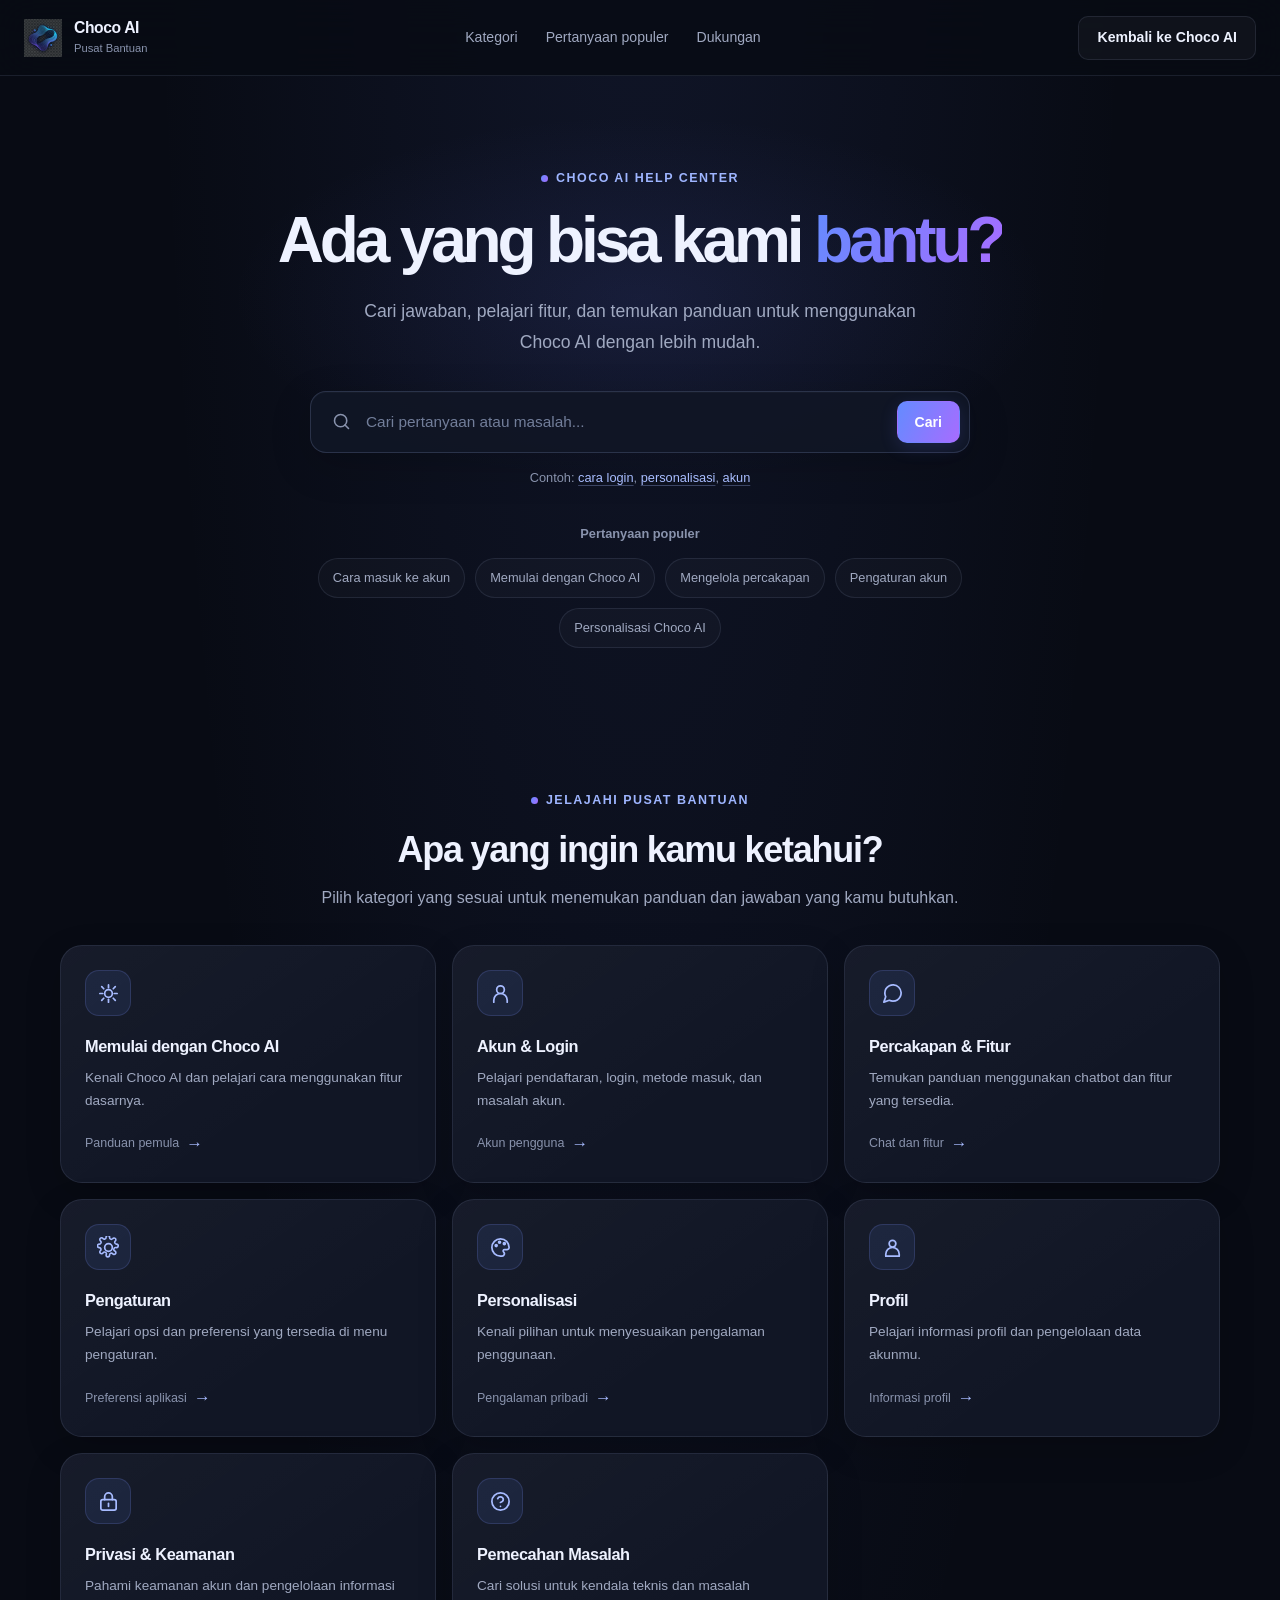
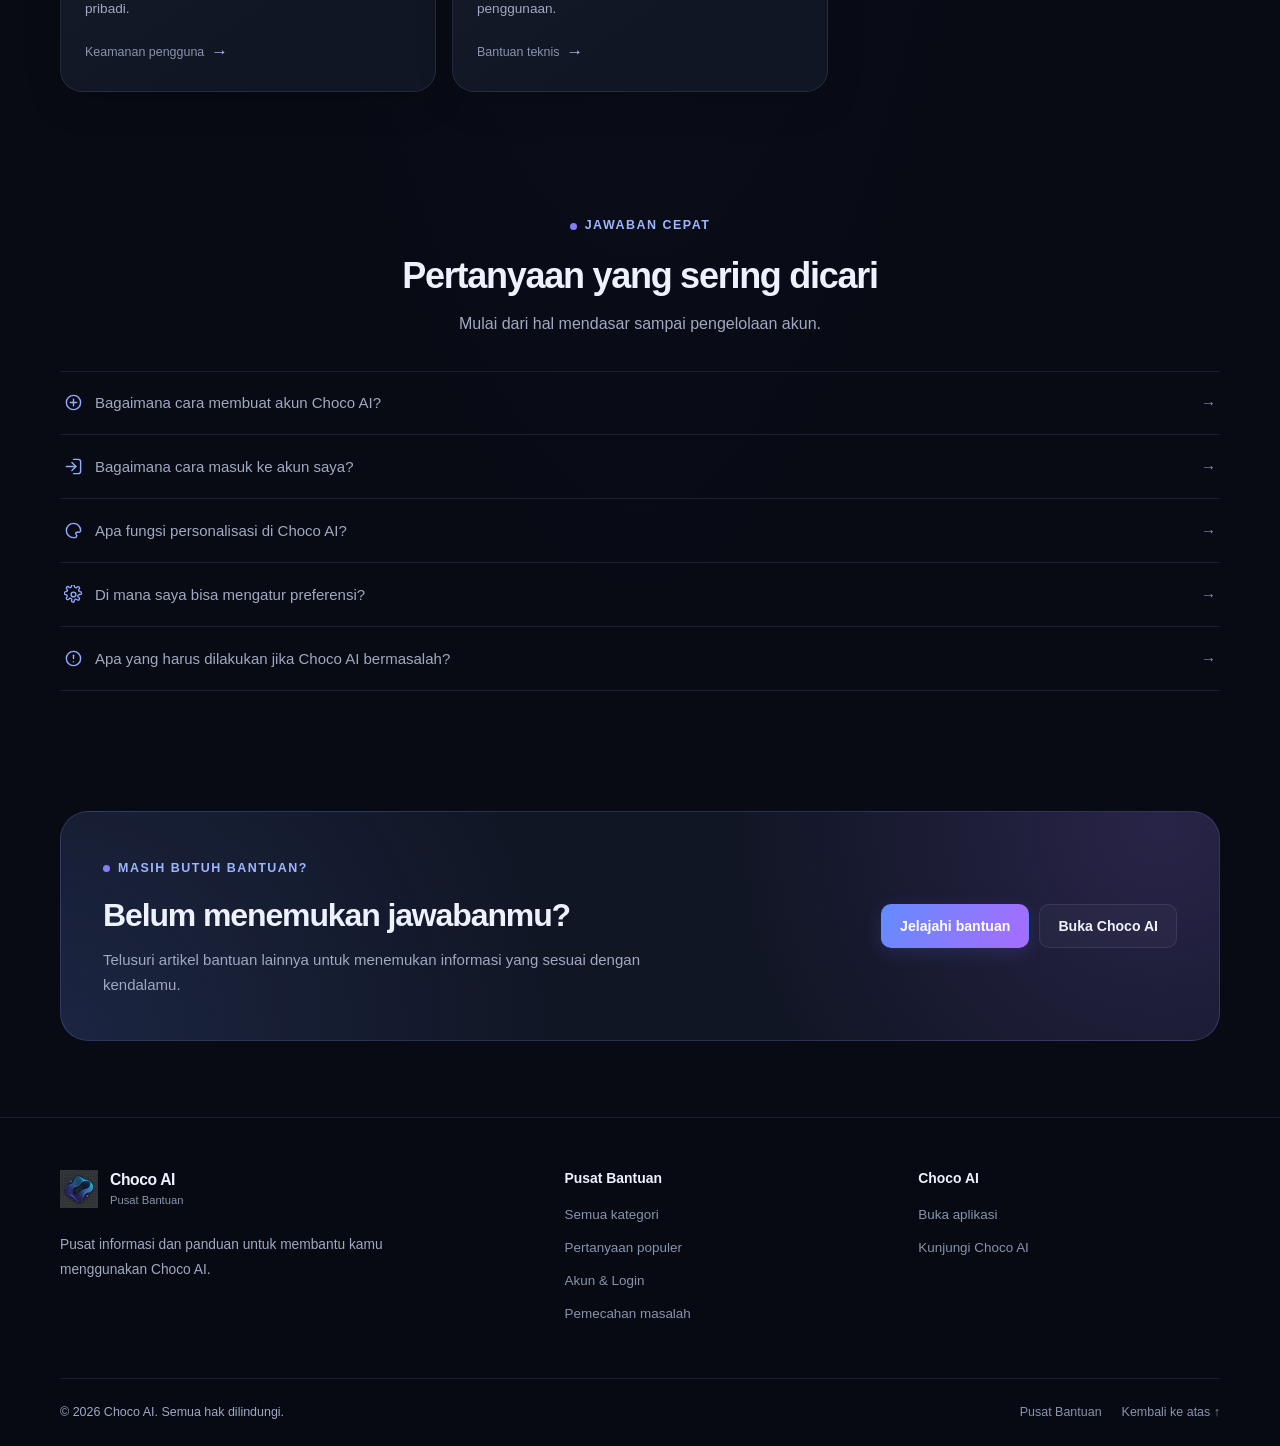
==== choco-ai-help-center/index.html @ 7ded0ffb "Add files via upload" ====
<!DOCTYPE html>
<html lang="id">
<head>
  <meta charset="UTF-8">
  <meta name="viewport" content="width=device-width, initial-scale=1.0">
  <meta name="theme-color" content="#080b14">
  <meta name="description" content="Pusat Bantuan Choco AI. Temukan panduan akun, percakapan, pengaturan, personalisasi, profil, dan solusi masalah.">

  <title>Pusat Bantuan | Choco AI</title>

  <link rel="icon" type="image/svg+xml" href="assets/images/favicon.svg">
  <link rel="stylesheet" href="style.css">

  <meta property="og:title" content="Pusat Bantuan | Choco AI">
  <meta property="og:description" content="Temukan jawaban dan panduan penggunaan Choco AI.">
  <meta property="og:type" content="website">
</head>

<body>
  <!-- HEADER -->
  <header class="site-header">
    <div class="header-inner">
      <a class="brand" href="index.html" aria-label="Choco AI Help Center">
        <img
          class="brand-logo"
          src="assets/images/choco-logo.svg"
          alt="Logo Choco AI"
          width="38"
          height="38"
        >

        <span class="brand-copy">
          <span class="brand-name">Choco AI</span>
          <span class="brand-caption">Pusat Bantuan</span>
        </span>
      </a>

      <nav class="header-nav" aria-label="Navigasi utama">
        <a href="#kategori">Kategori</a>
        <a href="#pertanyaan-populer">Pertanyaan populer</a>
        <a href="#dukungan">Dukungan</a>
      </nav>

      <div class="header-actions">
        <a class="button button--secondary" href="https://choco-ai.netlify.app/">
          Kembali ke Choco AI
        </a>
      </div>
    </div>
  </header>

  <main>
    <!-- HERO -->
    <section class="hero">
      <div class="container">
        <div class="hero-content">
          <span class="eyebrow">CHOCO AI HELP CENTER</span>

          <h1>
            Ada yang bisa kami
            <span class="gradient-text">bantu?</span>
          </h1>

          <p class="hero-description">
            Cari jawaban, pelajari fitur, dan temukan panduan untuk
            menggunakan Choco AI dengan lebih mudah.
          </p>

          <!-- Pencarian akan diproses oleh script.js -->
          <form class="search-form" id="help-search-form" action="search.html" method="GET" role="search">
            <svg
              class="search-icon"
              xmlns="http://www.w3.org/2000/svg"
              width="24"
              height="24"
              viewBox="0 0 24 24"
              fill="none"
              stroke="currentColor"
              stroke-width="1.8"
              stroke-linecap="round"
              stroke-linejoin="round"
              aria-hidden="true"
            >
              <circle cx="11" cy="11" r="7"></circle>
              <path d="m20 20-4-4"></path>
            </svg>

            <label class="visually-hidden" for="help-search-input">
              Cari artikel bantuan
            </label>

            <input
              class="search-input"
              id="help-search-input"
              name="q"
              type="search"
              placeholder="Cari pertanyaan atau masalah..."
              autocomplete="off"
              required
            >

            <button class="button button--primary search-submit" type="submit">
              Cari
            </button>
          </form>

          <p class="search-hint">
            Contoh:
            <a href="search.html?q=login">cara login</a>,
            <a href="search.html?q=personalisasi">personalisasi</a>,
            <a href="search.html?q=akun">akun</a>
          </p>

          <!-- Pertanyaan populer -->
          <div class="popular-questions" id="pertanyaan-populer">
            <p class="popular-label">Pertanyaan populer</p>

            <div class="popular-list" id="popular-questions-list">
              <a class="popular-link" href="search.html?q=login">
                Cara masuk ke akun
              </a>

              <a class="popular-link" href="search.html?q=memulai">
                Memulai dengan Choco AI
              </a>

              <a class="popular-link" href="search.html?q=percakapan">
                Mengelola percakapan
              </a>

              <a class="popular-link" href="search.html?q=pengaturan">
                Pengaturan akun
              </a>

              <a class="popular-link" href="search.html?q=personalisasi">
                Personalisasi Choco AI
              </a>
            </div>
          </div>
        </div>
      </div>
    </section>

    <!-- KATEGORI -->
    <section class="section" id="kategori">
      <div class="container">
        <div class="section-heading">
          <span class="eyebrow">JELAJAHI PUSAT BANTUAN</span>

          <h2>Apa yang ingin kamu ketahui?</h2>

          <p>
            Pilih kategori yang sesuai untuk menemukan panduan dan
            jawaban yang kamu butuhkan.
          </p>
        </div>

        <!--
          Kategori utama akan diisi dari data/categories.js
          oleh script.js. Jika JavaScript belum berjalan,
          tautan dasar di bawah tetap bisa digunakan.
        -->
        <div class="category-grid" id="category-grid">
          <a class="category-card" href="category.html?id=memulai">
            <span class="category-icon" aria-hidden="true">
              <svg xmlns="http://www.w3.org/2000/svg" viewBox="0 0 24 24" fill="none" stroke="currentColor" stroke-width="1.8" stroke-linecap="round" stroke-linejoin="round">
                <path d="M12 3v3"></path>
                <path d="M12 18v3"></path>
                <path d="m4.93 4.93 2.12 2.12"></path>
                <path d="m16.95 16.95 2.12 2.12"></path>
                <path d="M3 12h3"></path>
                <path d="M18 12h3"></path>
                <path d="m4.93 19.07 2.12-2.12"></path>
                <path d="m16.95 7.05 2.12-2.12"></path>
                <circle cx="12" cy="12" r="4"></circle>
              </svg>
            </span>

            <h3>Memulai dengan Choco AI</h3>
            <p>Kenali Choco AI dan pelajari cara menggunakan fitur dasarnya.</p>

            <span class="category-meta">
              Panduan pemula
              <span class="category-arrow" aria-hidden="true">→</span>
            </span>
          </a>

          <a class="category-card" href="category.html?id=akun">
            <span class="category-icon" aria-hidden="true">
              <svg xmlns="http://www.w3.org/2000/svg" viewBox="0 0 24 24" fill="none" stroke="currentColor" stroke-width="1.8" stroke-linecap="round" stroke-linejoin="round">
                <circle cx="12" cy="8" r="4"></circle>
                <path d="M5 21v-2a7 7 0 0 1 14 0v2"></path>
              </svg>
            </span>

            <h3>Akun &amp; Login</h3>
            <p>Pelajari pendaftaran, login, metode masuk, dan masalah akun.</p>

            <span class="category-meta">
              Akun pengguna
              <span class="category-arrow" aria-hidden="true">→</span>
            </span>
          </a>

          <a class="category-card" href="category.html?id=percakapan">
            <span class="category-icon" aria-hidden="true">
              <svg xmlns="http://www.w3.org/2000/svg" viewBox="0 0 24 24" fill="none" stroke="currentColor" stroke-width="1.8" stroke-linecap="round" stroke-linejoin="round">
                <path d="M21 11.5a8.4 8.4 0 0 1-.9 3.8 8.5 8.5 0 0 1-7.6 4.7 8.4 8.4 0 0 1-3.8-.9L3 21l1.9-5.7a8.4 8.4 0 0 1-.9-3.8 8.5 8.5 0 0 1 4.7-7.6 8.4 8.4 0 0 1 3.8-.9h.5a8.5 8.5 0 0 1 8 8z"></path>
              </svg>
            </span>

            <h3>Percakapan &amp; Fitur</h3>
            <p>Temukan panduan menggunakan chatbot dan fitur yang tersedia.</p>

            <span class="category-meta">
              Chat dan fitur
              <span class="category-arrow" aria-hidden="true">→</span>
            </span>
          </a>

          <a class="category-card" href="category.html?id=pengaturan">
            <span class="category-icon" aria-hidden="true">
              <svg xmlns="http://www.w3.org/2000/svg" viewBox="0 0 24 24" fill="none" stroke="currentColor" stroke-width="1.8" stroke-linecap="round" stroke-linejoin="round">
                <path d="M12 8a4 4 0 1 0 0 8 4 4 0 0 0 0-8z"></path>
                <path d="m19.4 15 .1.1a2 2 0 1 1-2.8 2.8l-.1-.1a2 2 0 0 0-3.4 1.4v.3a2 2 0 1 1-4 0v-.2A2 2 0 0 0 5.8 17l-.1.1a2 2 0 1 1-2.8-2.8l.1-.1A2 2 0 0 0 1.6 11h-.2a2 2 0 1 1 0-4h.2A2 2 0 0 0 3 3.6l-.1-.1a2 2 0 1 1 2.8-2.8l.1.1A2 2 0 0 0 9.2-.6v-.2a2 2 0 1 1 4 0v.2A2 2 0 0 0 16.6 1l.1-.1a2 2 0 1 1 2.8 2.8l-.1.1A2 2 0 0 0 20.8 7h.2a2 2 0 1 1 0 4h-.2a2 2 0 0 0-1.4 4z" transform="translate(1 2) scale(.92)"></path>
              </svg>
            </span>

            <h3>Pengaturan</h3>
            <p>Pelajari opsi dan preferensi yang tersedia di menu pengaturan.</p>

            <span class="category-meta">
              Preferensi aplikasi
              <span class="category-arrow" aria-hidden="true">→</span>
            </span>
          </a>

          <a class="category-card" href="category.html?id=personalisasi">
            <span class="category-icon" aria-hidden="true">
              <svg xmlns="http://www.w3.org/2000/svg" viewBox="0 0 24 24" fill="none" stroke="currentColor" stroke-width="1.8" stroke-linecap="round" stroke-linejoin="round">
                <path d="M12 3a9 9 0 1 0 0 18h1.5a2.5 2.5 0 0 0 1.8-4.3 1.5 1.5 0 0 1 1.1-2.6H19a2 2 0 0 0 2-2A9 9 0 0 0 12 3z"></path>
                <circle cx="7.5" cy="10" r="1"></circle>
                <circle cx="11" cy="6.5" r="1"></circle>
                <circle cx="16" cy="8" r="1"></circle>
              </svg>
            </span>

            <h3>Personalisasi</h3>
            <p>Kenali pilihan untuk menyesuaikan pengalaman penggunaan.</p>

            <span class="category-meta">
              Pengalaman pribadi
              <span class="category-arrow" aria-hidden="true">→</span>
            </span>
          </a>

          <a class="category-card" href="category.html?id=profil">
            <span class="category-icon" aria-hidden="true">
              <svg xmlns="http://www.w3.org/2000/svg" viewBox="0 0 24 24" fill="none" stroke="currentColor" stroke-width="1.8" stroke-linecap="round" stroke-linejoin="round">
                <circle cx="12" cy="8" r="3.5"></circle>
                <path d="M5 21v-2a7 7 0 0 1 14 0v2z"></path>
              </svg>
            </span>

            <h3>Profil</h3>
            <p>Pelajari informasi profil dan pengelolaan data akunmu.</p>

            <span class="category-meta">
              Informasi profil
              <span class="category-arrow" aria-hidden="true">→</span>
            </span>
          </a>

          <a class="category-card" href="category.html?id=privasi">
            <span class="category-icon" aria-hidden="true">
              <svg xmlns="http://www.w3.org/2000/svg" viewBox="0 0 24 24" fill="none" stroke="currentColor" stroke-width="1.8" stroke-linecap="round" stroke-linejoin="round">
                <rect x="4" y="10" width="16" height="11" rx="2"></rect>
                <path d="M8 10V7a4 4 0 0 1 8 0v3"></path>
                <path d="M12 14v3"></path>
              </svg>
            </span>

            <h3>Privasi &amp; Keamanan</h3>
            <p>Pahami keamanan akun dan pengelolaan informasi pribadi.</p>

            <span class="category-meta">
              Keamanan pengguna
              <span class="category-arrow" aria-hidden="true">→</span>
            </span>
          </a>

          <a class="category-card" href="category.html?id=pemecahan-masalah">
            <span class="category-icon" aria-hidden="true">
              <svg xmlns="http://www.w3.org/2000/svg" viewBox="0 0 24 24" fill="none" stroke="currentColor" stroke-width="1.8" stroke-linecap="round" stroke-linejoin="round">
                <circle cx="12" cy="12" r="9"></circle>
                <path d="M9.1 9a3 3 0 0 1 5.8 1c0 2-3 3-3 3"></path>
                <path d="M12 17h.01"></path>
              </svg>
            </span>

            <h3>Pemecahan Masalah</h3>
            <p>Cari solusi untuk kendala teknis dan masalah penggunaan.</p>

            <span class="category-meta">
              Bantuan teknis
              <span class="category-arrow" aria-hidden="true">→</span>
            </span>
          </a>
        </div>
      </div>
    </section>

    <!-- PERTANYAAN YANG SERING DICARI -->
    <section class="section section--compact" id="pertanyaan-sering-dicari">
      <div class="container">
        <div class="section-heading">
          <span class="eyebrow">JAWABAN CEPAT</span>

          <h2>Pertanyaan yang sering dicari</h2>

          <p>
            Mulai dari hal mendasar sampai pengelolaan akun.
          </p>
        </div>

        <div class="article-list" id="featured-articles">
          <a class="article-link" href="search.html?q=cara+mendaftar">
            <span class="article-link-title">
              <svg xmlns="http://www.w3.org/2000/svg" viewBox="0 0 24 24" fill="none" stroke="currentColor" stroke-width="1.8" stroke-linecap="round" stroke-linejoin="round" aria-hidden="true">
                <circle cx="12" cy="12" r="9"></circle>
                <path d="M12 8v8M8 12h8"></path>
              </svg>
              Bagaimana cara membuat akun Choco AI?
            </span>
            <span class="article-link-arrow" aria-hidden="true">→</span>
          </a>

          <a class="article-link" href="search.html?q=login">
            <span class="article-link-title">
              <svg xmlns="http://www.w3.org/2000/svg" viewBox="0 0 24 24" fill="none" stroke="currentColor" stroke-width="1.8" stroke-linecap="round" stroke-linejoin="round" aria-hidden="true">
                <path d="M10 17l5-5-5-5"></path>
                <path d="M15 12H3"></path>
                <path d="M12 3h6a3 3 0 0 1 3 3v12a3 3 0 0 1-3 3h-6"></path>
              </svg>
              Bagaimana cara masuk ke akun saya?
            </span>
            <span class="article-link-arrow" aria-hidden="true">→</span>
          </a>

          <a class="article-link" href="search.html?q=personalisasi">
            <span class="article-link-title">
              <svg xmlns="http://www.w3.org/2000/svg" viewBox="0 0 24 24" fill="none" stroke="currentColor" stroke-width="1.8" stroke-linecap="round" stroke-linejoin="round" aria-hidden="true">
                <path d="M12 3a9 9 0 1 0 0 18h1.5a2.5 2.5 0 0 0 1.8-4.3 1.5 1.5 0 0 1 1.1-2.6H19a2 2 0 0 0 2-2A9 9 0 0 0 12 3z"></path>
              </svg>
              Apa fungsi personalisasi di Choco AI?
            </span>
            <span class="article-link-arrow" aria-hidden="true">→</span>
          </a>

          <a class="article-link" href="search.html?q=pengaturan">
            <span class="article-link-title">
              <svg xmlns="http://www.w3.org/2000/svg" viewBox="0 0 24 24" fill="none" stroke="currentColor" stroke-width="1.8" stroke-linecap="round" stroke-linejoin="round" aria-hidden="true">
                <circle cx="12" cy="12" r="3"></circle>
                <path d="m19.4 15 .1.1a2 2 0 1 1-2.8 2.8l-.1-.1a2 2 0 0 0-3.4 1.4v.3a2 2 0 1 1-4 0v-.2A2 2 0 0 0 5.8 17l-.1.1a2 2 0 1 1-2.8-2.8l.1-.1A2 2 0 0 0 1.6 11h-.2a2 2 0 1 1 0-4h.2A2 2 0 0 0 3 3.6l-.1-.1a2 2 0 1 1 2.8-2.8l.1.1A2 2 0 0 0 9.2-.6v-.2a2 2 0 1 1 4 0v.2A2 2 0 0 0 16.6 1l.1-.1a2 2 0 1 1 2.8 2.8l-.1.1A2 2 0 0 0 20.8 7h.2a2 2 0 1 1 0 4h-.2a2 2 0 0 0-1.4 4z" transform="translate(1 2) scale(.92)"></path>
              </svg>
              Di mana saya bisa mengatur preferensi?
            </span>
            <span class="article-link-arrow" aria-hidden="true">→</span>
          </a>

          <a class="article-link" href="search.html?q=masalah">
            <span class="article-link-title">
              <svg xmlns="http://www.w3.org/2000/svg" viewBox="0 0 24 24" fill="none" stroke="currentColor" stroke-width="1.8" stroke-linecap="round" stroke-linejoin="round" aria-hidden="true">
                <circle cx="12" cy="12" r="9"></circle>
                <path d="M12 8v4"></path>
                <path d="M12 16h.01"></path>
              </svg>
              Apa yang harus dilakukan jika Choco AI bermasalah?
            </span>
            <span class="article-link-arrow" aria-hidden="true">→</span>
          </a>
        </div>
      </div>
    </section>

    <!-- DUKUNGAN -->
    <section class="section" id="dukungan">
      <div class="container">
        <div class="support-panel">
          <div class="support-content">
            <span class="eyebrow">MASIH BUTUH BANTUAN?</span>

            <h2>Belum menemukan jawabanmu?</h2>

            <p>
              Telusuri artikel bantuan lainnya untuk menemukan informasi
              yang sesuai dengan kendalamu.
            </p>
          </div>

          <div class="support-actions">
            <a class="button button--primary" href="search.html?q=">
              Jelajahi bantuan
            </a>

            <a class="button button--secondary" href="https://choco-ai.netlify.app/">
              Buka Choco AI
            </a>
          </div>
        </div>
      </div>
    </section>
  </main>

  <!-- FOOTER -->
  <footer class="site-footer">
    <div class="container">
      <div class="footer-main">
        <div class="footer-brand">
          <a class="brand" href="index.html">
            <img
              class="brand-logo"
              src="assets/images/choco-logo.svg"
              alt=""
              width="38"
              height="38"
            >

            <span class="brand-copy">
              <span class="brand-name">Choco AI</span>
              <span class="brand-caption">Pusat Bantuan</span>
            </span>
          </a>

          <p>
            Pusat informasi dan panduan untuk membantu kamu menggunakan
            Choco AI.
          </p>
        </div>

        <div class="footer-column">
          <h3>Pusat Bantuan</h3>

          <div class="footer-links">
            <a href="#kategori">Semua kategori</a>
            <a href="#pertanyaan-populer">Pertanyaan populer</a>
            <a href="search.html?q=akun">Akun &amp; Login</a>
            <a href="search.html?q=pemecahan+masalah">Pemecahan masalah</a>
          </div>
        </div>

        <div class="footer-column">
          <h3>Choco AI</h3>

          <div class="footer-links">
            <a href="https://choco-ai.netlify.app/">Buka aplikasi</a>
            <a href="https://choco-ai.netlify.app/" target="_blank" rel="noopener noreferrer">
              Kunjungi Choco AI
            </a>
          </div>
        </div>
      </div>

      <div class="footer-bottom">
        <p>
          &copy; <span id="current-year">2026</span> Choco AI. Semua hak dilindungi.
        </p>

        <div class="footer-bottom-links">
          <a href="index.html">Pusat Bantuan</a>
          <a href="#top" id="back-to-top">Kembali ke atas ↑</a>
        </div>
      </div>
    </div>
  </footer>

  <script src="data/categories.js"></script>
  <script src="data/articles.js"></script>
  <script src="script.js"></script>

  <script>
    // Tahun footer otomatis mengikuti tahun saat ini.
    const yearElement = document.getElementById("current-year");

    if (yearElement) {
      yearElement.textContent = new Date().getFullYear();
    }

    // Form pencarian memakai halaman search.html.
    const searchForm = document.getElementById("help-search-form");
    const searchInput = document.getElementById("help-search-input");

    if (searchForm && searchInput) {
      searchForm.addEventListener("submit", function (event) {
        const query = searchInput.value.trim();

        if (!query) {
          event.preventDefault();
          searchInput.focus();
        }
      });
    }
  </script>
</body>
</html>
---- choco-ai-help-center/style.css ----
/* =========================================================
   CHOCO AI HELP CENTER
   File: style.css
   Theme: Dark Navy + Blue/Purple Gradient
   ========================================================= */

/* ---------- 1. DESIGN TOKENS ---------- */

:root {
    color-scheme: dark;
  
    --bg: #080b14;
    --bg-soft: #0a0e19;
    --sidebar: #0c101c;
    --surface: #111625;
    --surface-hover: #171e30;
    --surface-glass: rgba(17, 22, 37, 0.82);
  
    --text: #eef2ff;
    --text-secondary: #a0a9c1;
    --text-muted: #8993ad;
  
    --accent: #638cff;
    --accent-hover: #7b9cff;
    --purple: #a16bff;
    --gradient: linear-gradient(115deg, #648bff, #a76cff);
  
    --border: rgba(164, 178, 220, 0.12);
    --border-hover: rgba(124, 151, 255, 0.42);
    --focus-ring: rgba(99, 140, 255, 0.3);
  
    --success: #6edbb0;
    --warning: #f2c879;
    --danger: #ff858f;
  
    --radius-sm: 10px;
    --radius-md: 16px;
    --radius-lg: 22px;
    --radius-xl: 28px;
    --radius-pill: 999px;
  
    --container: 1160px;
    --header-height: 76px;
  
    --shadow-card: 0 12px 36px rgba(0, 0, 0, 0.16);
    --shadow-floating: 0 24px 70px rgba(0, 0, 0, 0.28);
  
    --transition: 180ms ease;
  }
  
  /* ---------- 2. RESET ---------- */
  
  * {
    box-sizing: border-box;
  }
  
  html {
    min-width: 320px;
    scroll-behavior: smooth;
    scroll-padding-top: 100px;
  }
  
  body {
    margin: 0;
    min-height: 100vh;
    overflow-x: hidden;
    background:
      radial-gradient(
        ellipse at 50% -20%,
        rgba(83, 105, 205, 0.12),
        transparent 55%
      ),
      var(--bg);
    color: var(--text);
    font-family:
      Inter,
      -apple-system,
      BlinkMacSystemFont,
      "Segoe UI",
      sans-serif;
    font-size: 15px;
    line-height: 1.7;
    -webkit-font-smoothing: antialiased;
    text-rendering: optimizeLegibility;
  }
  
  body,
  button,
  input,
  textarea,
  select {
    font-family:
      Inter,
      -apple-system,
      BlinkMacSystemFont,
      "Segoe UI",
      sans-serif;
  }
  
  button,
  input,
  textarea,
  select {
    font-size: inherit;
  }
  
  button,
  a,
  input,
  textarea,
  select {
    -webkit-tap-highlight-color: transparent;
  }
  
  button {
    color: inherit;
  }
  
  a {
    color: inherit;
    text-decoration: none;
  }
  
  button,
  a {
    touch-action: manipulation;
  }
  
  img,
  svg {
    display: block;
    max-width: 100%;
  }
  
  img {
    height: auto;
  }
  
  h1,
  h2,
  h3,
  h4,
  p {
    margin-top: 0;
  }
  
  h1,
  h2,
  h3,
  h4 {
    color: var(--text);
    line-height: 1.25;
    letter-spacing: -0.035em;
  }
  
  p {
    color: var(--text-secondary);
  }
  
  ::selection {
    color: #fff;
    background: rgba(99, 140, 255, 0.4);
  }
  
  :focus-visible {
    outline: 3px solid var(--accent);
    outline-offset: 4px;
  }
  
  [hidden] {
    display: none !important;
  }
  
  /* ---------- 3. GLOBAL LAYOUT ---------- */
  
  .container {
    width: min(var(--container), calc(100% - 48px));
    margin-inline: auto;
  }
  
  .section {
    padding-block: 76px;
  }
  
  .section--compact {
    padding-block: 44px;
  }
  
  .section-heading {
    max-width: 700px;
    margin: 0 auto 34px;
    text-align: center;
  }
  
  .section-heading h2 {
    margin-bottom: 12px;
    font-size: clamp(1.65rem, 3vw, 2.25rem);
    font-weight: 720;
  }
  
  .section-heading p {
    margin-bottom: 0;
    font-size: 1rem;
  }
  
  .eyebrow {
    display: inline-flex;
    align-items: center;
    gap: 8px;
    margin-bottom: 16px;
    color: #9eb5ff;
    font-size: 0.78rem;
    font-weight: 750;
    letter-spacing: 0.12em;
    text-transform: uppercase;
  }
  
  .eyebrow::before {
    width: 7px;
    height: 7px;
    border-radius: 50%;
    background: var(--gradient);
    content: "";
  }
  
  .gradient-text {
    color: transparent;
    background: var(--gradient);
    background-clip: text;
    -webkit-background-clip: text;
  }
  
  /* ---------- 4. HEADER ---------- */
  
  .site-header {
    position: sticky;
    z-index: 100;
    top: 0;
    height: var(--header-height);
    border-bottom: 1px solid var(--border);
    background: rgba(8, 11, 20, 0.82);
    backdrop-filter: blur(20px);
    -webkit-backdrop-filter: blur(20px);
  }
  
  .header-inner {
    display: flex;
    width: min(1280px, calc(100% - 48px));
    height: 100%;
    align-items: center;
    justify-content: space-between;
    gap: 24px;
    margin-inline: auto;
  }
  
  .brand {
    display: inline-flex;
    min-width: 0;
    align-items: center;
    gap: 12px;
    color: var(--text);
    font-size: 1rem;
    font-weight: 750;
    letter-spacing: -0.025em;
  }
  
  .brand-logo {
    width: 38px;
    height: 38px;
    flex: 0 0 auto;
    object-fit: contain;
  }
  
  .brand-copy {
    display: flex;
    min-width: 0;
    flex-direction: column;
    line-height: 1.2;
  }
  
  .brand-name {
    font-size: 0.98rem;
  }
  
  .brand-caption {
    margin-top: 4px;
    color: var(--text-muted);
    font-size: 0.7rem;
    font-weight: 500;
    letter-spacing: 0;
  }
  
  .header-nav {
    display: flex;
    align-items: center;
    gap: 28px;
  }
  
  .header-nav a {
    color: var(--text-secondary);
    font-size: 0.88rem;
    transition: color var(--transition);
  }
  
  .header-nav a:hover,
  .header-nav a[aria-current="page"] {
    color: var(--text);
  }
  
  .header-actions {
    display: flex;
    align-items: center;
    gap: 12px;
  }
  
  /* ---------- 5. BUTTONS ---------- */
  
  .button {
    display: inline-flex;
    min-height: 44px;
    align-items: center;
    justify-content: center;
    gap: 9px;
    padding: 10px 18px;
    border: 1px solid transparent;
    border-radius: var(--radius-sm);
    cursor: pointer;
    font-size: 0.88rem;
    font-weight: 650;
    line-height: 1.3;
    text-align: center;
    transition:
      background var(--transition),
      border-color var(--transition),
      transform var(--transition),
      box-shadow var(--transition);
  }
  
  .button:hover {
    transform: translateY(-1px);
  }
  
  .button:active {
    transform: translateY(0);
  }
  
  .button--primary {
    color: #fff;
    background: var(--gradient);
    box-shadow: 0 5px 18px rgba(105, 118, 255, 0.16);
  }
  
  .button--primary:hover {
    box-shadow: 0 8px 25px rgba(105, 118, 255, 0.28);
  }
  
  .button--secondary {
    border-color: var(--border);
    background: rgba(255, 255, 255, 0.035);
    color: var(--text);
  }
  
  .button--secondary:hover {
    border-color: var(--border-hover);
    background: rgba(255, 255, 255, 0.065);
  }
  
  .button--text {
    min-height: auto;
    padding: 5px 0;
    border: 0;
    background: transparent;
    color: #a9bdff;
  }
  
  .button--text:hover {
    color: #d2dcff;
  }
  
  /* ---------- 6. HERO ---------- */
  
  .hero {
    position: relative;
    padding: 88px 0 62px;
    isolation: isolate;
  }
  
  .hero::before {
    position: absolute;
    z-index: -1;
    top: 5%;
    left: 50%;
    width: min(850px, 100%);
    height: 380px;
    border-radius: 50%;
    background: radial-gradient(
      ellipse,
      rgba(92, 105, 220, 0.12),
      transparent 68%
    );
    content: "";
    pointer-events: none;
    transform: translateX(-50%);
  }
  
  .hero-content {
    position: relative;
    width: min(800px, 100%);
    margin-inline: auto;
    text-align: center;
  }
  
  .hero h1 {
    max-width: 760px;
    margin: 0 auto 20px;
    font-size: clamp(2.25rem, 5.4vw, 4rem);
    font-weight: 780;
    letter-spacing: -0.065em;
    line-height: 1.1;
  }
  
  .hero-description {
    max-width: 590px;
    margin: 0 auto 32px;
    color: var(--text-secondary);
    font-size: clamp(0.98rem, 2vw, 1.1rem);
    line-height: 1.8;
  }
  
  /* ---------- 7. SEARCH ---------- */
  
  .search-form {
    display: flex;
    width: min(660px, 100%);
    min-height: 62px;
    align-items: center;
    gap: 12px;
    margin: 0 auto;
    padding: 8px 9px 8px 20px;
    border: 1px solid rgba(152, 169, 222, 0.2);
    border-radius: var(--radius-md);
    background: rgba(17, 22, 37, 0.92);
    box-shadow:
      0 12px 40px rgba(0, 0, 0, 0.18),
      inset 0 1px 0 rgba(255, 255, 255, 0.025);
    transition:
      border-color var(--transition),
      box-shadow var(--transition);
  }
  
  .search-form:focus-within {
    border-color: rgba(99, 140, 255, 0.65);
    box-shadow:
      0 0 0 4px var(--focus-ring),
      0 12px 40px rgba(0, 0, 0, 0.18);
  }
  
  .search-icon {
    width: 21px;
    height: 21px;
    flex: 0 0 auto;
    color: var(--text-muted);
  }
  
  .search-input {
    width: 100%;
    min-width: 0;
    height: 42px;
    border: 0;
    outline: 0;
    background: transparent;
    color: var(--text);
    font-size: 0.96rem;
  }
  
  .search-input::placeholder {
    color: #727e9a;
  }
  
  .search-input:focus-visible {
    outline: none;
  }
  
  .search-submit {
    min-height: 42px;
    flex: 0 0 auto;
    padding-inline: 17px;
  }
  
  .search-hint {
    margin: 14px 0 0;
    color: var(--text-muted);
    font-size: 0.8rem;
  }
  
  .search-hint a {
    color: #a9bdff;
    text-decoration: underline;
    text-decoration-color: rgba(169, 189, 255, 0.3);
    text-underline-offset: 3px;
  }
  
  /* ---------- 8. POPULAR QUESTIONS ---------- */
  
  .popular-questions {
    margin-top: 34px;
  }
  
  .popular-label {
    margin-bottom: 14px;
    color: var(--text-muted);
    font-size: 0.8rem;
    font-weight: 650;
  }
  
  .popular-list {
    display: flex;
    flex-wrap: wrap;
    justify-content: center;
    gap: 10px;
  }
  
  .popular-link {
    display: inline-flex;
    min-height: 38px;
    align-items: center;
    padding: 8px 14px;
    border: 1px solid var(--border);
    border-radius: var(--radius-pill);
    background: rgba(255, 255, 255, 0.025);
    color: var(--text-secondary);
    font-size: 0.8rem;
    transition:
      border-color var(--transition),
      background var(--transition),
      color var(--transition);
  }
  
  .popular-link:hover {
    border-color: var(--border-hover);
    background: rgba(99, 140, 255, 0.08);
    color: var(--text);
  }
  
  /* ---------- 9. CATEGORY GRID ---------- */
  
  .category-grid {
    display: grid;
    grid-template-columns: repeat(3, minmax(0, 1fr));
    gap: 16px;
  }
  
  .category-card {
    position: relative;
    display: flex;
    min-height: 205px;
    flex-direction: column;
    align-items: flex-start;
    padding: 24px;
    overflow: hidden;
    border: 1px solid var(--border);
    border-radius: var(--radius-lg);
    background:
      linear-gradient(
        145deg,
        rgba(255, 255, 255, 0.025),
        transparent 65%
      ),
      var(--surface);
    box-shadow: var(--shadow-card);
    transition:
      border-color var(--transition),
      background var(--transition),
      transform var(--transition);
  }
  
  .category-card:hover {
    transform: translateY(-3px);
    border-color: var(--border-hover);
    background-color: var(--surface-hover);
  }
  
  .category-icon {
    display: grid;
    width: 46px;
    height: 46px;
    flex: 0 0 auto;
    place-items: center;
    margin-bottom: 20px;
    border: 1px solid rgba(126, 149, 255, 0.18);
    border-radius: 14px;
    background: rgba(99, 140, 255, 0.1);
    color: #a7bbff;
  }
  
  .category-icon svg {
    width: 23px;
    height: 23px;
  }
  
  .category-card h3 {
    margin-bottom: 9px;
    font-size: 1.02rem;
    font-weight: 700;
    letter-spacing: -0.025em;
  }
  
  .category-card p {
    margin-bottom: 18px;
    font-size: 0.85rem;
    line-height: 1.7;
  }
  
  .category-meta {
    display: flex;
    align-items: center;
    gap: 7px;
    margin-top: auto;
    color: var(--text-muted);
    font-size: 0.78rem;
  }
  
  .category-arrow {
    margin-left: auto;
    color: #a8bbff;
    font-size: 1.05rem;
    transition: transform var(--transition);
  }
  
  .category-card:hover .category-arrow {
    transform: translateX(4px);
  }
  
  /* ---------- 10. ARTICLE LISTS ---------- */
  
  .article-list {
    display: flex;
    flex-direction: column;
    gap: 0;
  }
  
  .article-link {
    display: flex;
    min-height: 64px;
    align-items: center;
    justify-content: space-between;
    gap: 20px;
    padding: 16px 4px;
    border-bottom: 1px solid var(--border);
    color: var(--text-secondary);
    transition: color var(--transition);
  }
  
  .article-link:first-child {
    border-top: 1px solid var(--border);
  }
  
  .article-link:hover {
    color: var(--text);
  }
  
  .article-link-title {
    display: flex;
    align-items: center;
    gap: 12px;
  }
  
  .article-link-title svg {
    width: 19px;
    height: 19px;
    flex: 0 0 auto;
    color: #94aaff;
  }
  
  .article-link-arrow {
    flex: 0 0 auto;
    color: var(--text-muted);
    transition:
      color var(--transition),
      transform var(--transition);
  }
  
  .article-link:hover .article-link-arrow {
    color: var(--accent);
    transform: translateX(3px);
  }
  
  /* ---------- 11. SUPPORT PANEL ---------- */
  
  .support-panel {
    position: relative;
    display: flex;
    align-items: center;
    justify-content: space-between;
    gap: 28px;
    padding: clamp(26px, 5vw, 42px);
    overflow: hidden;
    border: 1px solid rgba(135, 150, 255, 0.2);
    border-radius: var(--radius-xl);
    background:
      radial-gradient(
        circle at 95% 5%,
        rgba(161, 107, 255, 0.16),
        transparent 38%
      ),
      radial-gradient(
        circle at 0% 100%,
        rgba(99, 140, 255, 0.13),
        transparent 42%
      ),
      var(--surface);
  }
  
  .support-content {
    max-width: 610px;
  }
  
  .support-content h2 {
    margin-bottom: 12px;
    font-size: clamp(1.45rem, 3vw, 2rem);
  }
  
  .support-content p {
    margin-bottom: 0;
  }
  
  .support-actions {
    display: flex;
    flex: 0 0 auto;
    flex-wrap: wrap;
    gap: 10px;
  }
  
  /* ---------- 12. BREADCRUMBS ---------- */
  
  .breadcrumbs {
    display: flex;
    flex-wrap: wrap;
    align-items: center;
    gap: 9px;
    margin: 28px 0;
    color: var(--text-muted);
    font-size: 0.82rem;
  }
  
  .breadcrumbs a {
    transition: color var(--transition);
  }
  
  .breadcrumbs a:hover {
    color: var(--text);
  }
  
  .breadcrumb-separator {
    color: #56617b;
  }
  
  .breadcrumb-current {
    color: var(--text-secondary);
  }
  
  /* ---------- 13. PAGE INTRO ---------- */
  
  .page-intro {
    padding: 44px 0 34px;
  }
  
  .page-intro h1 {
    margin-bottom: 14px;
    font-size: clamp(2rem, 4vw, 3rem);
    font-weight: 760;
  }
  
  .page-intro p {
    max-width: 690px;
    margin-bottom: 0;
    font-size: 1rem;
  }
  
  .page-intro .search-form {
    margin: 26px 0 0;
  }
  
  /* ---------- 14. CATEGORY PAGE ---------- */
  
  .category-layout {
    display: grid;
    grid-template-columns: minmax(0, 1fr) 280px;
    align-items: start;
    gap: 40px;
    padding-bottom: 80px;
  }
  
  .category-main {
    min-width: 0;
  }
  
  .category-sidebar {
    position: sticky;
    top: calc(var(--header-height) + 24px);
    padding: 22px;
    border: 1px solid var(--border);
    border-radius: var(--radius-md);
    background: var(--surface);
  }
  
  .category-sidebar h3 {
    margin-bottom: 15px;
    font-size: 0.94rem;
  }
  
  .sidebar-links {
    display: flex;
    flex-direction: column;
    gap: 5px;
  }
  
  .sidebar-links a {
    padding: 8px 10px;
    border-radius: var(--radius-sm);
    color: var(--text-secondary);
    font-size: 0.84rem;
    transition:
      color var(--transition),
      background var(--transition);
  }
  
  .sidebar-links a:hover,
  .sidebar-links a[aria-current="page"] {
    background: rgba(99, 140, 255, 0.09);
    color: var(--text);
  }
  
  .article-group {
    margin-bottom: 38px;
  }
  
  .article-group h2 {
    margin-bottom: 18px;
    font-size: 1.25rem;
  }
  
  /* ---------- 15. ARTICLE PAGE ---------- */
  
  .article-layout {
    display: grid;
    grid-template-columns: minmax(0, 760px) 240px;
    justify-content: center;
    align-items: start;
    gap: 56px;
    padding-bottom: 80px;
  }
  
  .article-content {
    min-width: 0;
  }
  
  .article-header {
    padding-bottom: 28px;
    border-bottom: 1px solid var(--border);
  }
  
  .article-header h1 {
    margin-bottom: 18px;
    font-size: clamp(2rem, 4.5vw, 3.1rem);
    font-weight: 760;
    line-height: 1.17;
  }
  
  .article-description {
    margin-bottom: 18px;
    font-size: 1.05rem;
    line-height: 1.8;
  }
  
  .article-meta {
    display: flex;
    flex-wrap: wrap;
    align-items: center;
    gap: 12px;
    color: var(--text-muted);
    font-size: 0.8rem;
  }
  
  .article-body {
    padding-top: 28px;
    color: var(--text-secondary);
    overflow-wrap: anywhere;
  }
  
  .article-body h2 {
    margin: 36px 0 14px;
    font-size: 1.55rem;
  }
  
  .article-body h3 {
    margin: 28px 0 12px;
    font-size: 1.2rem;
  }
  
  .article-body p {
    margin-bottom: 18px;
  }
  
  .article-body ul,
  .article-body ol {
    padding-left: 24px;
    margin: 0 0 22px;
  }
  
  .article-body li {
    padding-left: 4px;
    margin-bottom: 9px;
  }
  
  .article-body a {
    color: #a9bdff;
    text-decoration: underline;
    text-decoration-color: rgba(169, 189, 255, 0.35);
    text-underline-offset: 3px;
  }
  
  .article-body a:hover {
    color: #d0dbff;
  }
  
  .article-body strong {
    color: var(--text);
  }
  
  .article-body blockquote {
    margin: 24px 0;
    padding: 18px 20px;
    border-left: 3px solid var(--accent);
    border-radius: 0 var(--radius-sm) var(--radius-sm) 0;
    background: rgba(99, 140, 255, 0.07);
  }
  
  .article-body blockquote p:last-child {
    margin-bottom: 0;
  }
  
  .article-body code {
    padding: 3px 6px;
    border: 1px solid var(--border);
    border-radius: 6px;
    background: rgba(255, 255, 255, 0.045);
    color: #c2d0ff;
    font-size: 0.88em;
  }
  
  .article-body pre {
    padding: 18px;
    overflow-x: auto;
    border: 1px solid var(--border);
    border-radius: var(--radius-md);
    background: #070a12;
  }
  
  .article-body pre code {
    padding: 0;
    border: 0;
    background: transparent;
  }
  
  .article-toc {
    position: sticky;
    top: calc(var(--header-height) + 24px);
    padding: 18px 0 18px 18px;
    border-left: 1px solid var(--border);
  }
  
  .article-toc h3 {
    margin-bottom: 15px;
    font-size: 0.85rem;
  }
  
  .article-toc a {
    display: block;
    padding: 7px 0;
    color: var(--text-muted);
    font-size: 0.8rem;
    line-height: 1.55;
    transition: color var(--transition);
  }
  
  .article-toc a:hover {
    color: var(--text);
  }
  
  .article-feedback {
    margin-top: 44px;
    padding: 24px;
    border: 1px solid var(--border);
    border-radius: var(--radius-md);
    background: var(--surface);
    text-align: center;
  }
  
  .article-feedback h3 {
    margin-bottom: 7px;
    font-size: 1rem;
  }
  
  .article-feedback p {
    margin-bottom: 18px;
    font-size: 0.86rem;
  }
  
  .feedback-actions {
    display: flex;
    flex-wrap: wrap;
    justify-content: center;
    gap: 10px;
  }
  
  .feedback-button {
    min-width: 110px;
    min-height: 40px;
    padding: 8px 14px;
    border: 1px solid var(--border);
    border-radius: var(--radius-sm);
    background: rgba(255, 255, 255, 0.025);
    color: var(--text-secondary);
    cursor: pointer;
    transition:
      border-color var(--transition),
      background var(--transition),
      color var(--transition);
  }
  
  .feedback-button:hover,
  .feedback-button[aria-pressed="true"] {
    border-color: var(--border-hover);
    background: rgba(99, 140, 255, 0.1);
    color: var(--text);
  }
  
  .feedback-message {
    margin: 14px 0 0;
    color: var(--success);
    font-size: 0.84rem;
  }
  
  /* ---------- 16. SEARCH RESULTS ---------- */
  
  .search-results {
    width: min(850px, 100%);
    margin-inline: auto;
    padding-bottom: 80px;
  }
  
  .search-results-heading {
    margin-bottom: 24px;
  }
  
  .search-results-heading h1 {
    margin-bottom: 8px;
    font-size: clamp(1.8rem, 4vw, 2.5rem);
  }
  
  .search-results-heading p {
    margin-bottom: 0;
  }
  
  .result-count {
    color: var(--text-muted);
    font-size: 0.84rem;
  }
  
  .result-card {
    display: block;
    margin-bottom: 12px;
    padding: 22px 24px;
    border: 1px solid var(--border);
    border-radius: var(--radius-md);
    background: var(--surface);
    transition:
      border-color var(--transition),
      transform var(--transition),
      background var(--transition);
  }
  
  .result-card:hover {
    transform: translateY(-2px);
    border-color: var(--border-hover);
    background: var(--surface-hover);
  }
  
  .result-category {
    display: inline-block;
    margin-bottom: 9px;
    color: #a8bbff;
    font-size: 0.75rem;
    font-weight: 650;
  }
  
  .result-card h2 {
    margin-bottom: 9px;
    font-size: 1.08rem;
    letter-spacing: -0.02em;
  }
  
  .result-card p {
    margin-bottom: 0;
    font-size: 0.88rem;
    line-height: 1.7;
  }
  
  .search-empty {
    padding: 52px 24px;
    border: 1px dashed rgba(164, 178, 220, 0.2);
    border-radius: var(--radius-lg);
    text-align: center;
  }
  
  .search-empty-icon {
    display: grid;
    width: 58px;
    height: 58px;
    place-items: center;
    margin: 0 auto 18px;
    border: 1px solid var(--border);
    border-radius: 18px;
    background: var(--surface);
    color: var(--text-muted);
    font-size: 1.5rem;
  }
  
  .search-empty h2 {
    margin-bottom: 10px;
    font-size: 1.25rem;
  }
  
  .search-empty p {
    max-width: 420px;
    margin: 0 auto 20px;
  }
  
  /* ---------- 17. NOT FOUND ---------- */
  
  .not-found {
    display: flex;
    min-height: calc(100vh - var(--header-height) - 180px);
    flex-direction: column;
    align-items: center;
    justify-content: center;
    padding: 70px 24px;
    text-align: center;
  }
  
  .not-found-code {
    margin-bottom: 12px;
    color: transparent;
    background: var(--gradient);
    background-clip: text;
    -webkit-background-clip: text;
    font-size: clamp(5rem, 16vw, 9rem);
    font-weight: 850;
    letter-spacing: -0.09em;
    line-height: 1;
  }
  
  .not-found h1 {
    margin-bottom: 12px;
    font-size: clamp(1.6rem, 4vw, 2.2rem);
  }
  
  .not-found p {
    max-width: 470px;
    margin-bottom: 25px;
  }
  
  /* ---------- 18. FOOTER ---------- */
  
  .site-footer {
    border-top: 1px solid var(--border);
    background: rgba(7, 10, 18, 0.62);
  }
  
  .footer-main {
    display: grid;
    grid-template-columns: minmax(0, 1.5fr) repeat(2, minmax(0, 1fr));
    gap: 52px;
    padding-block: 52px;
  }
  
  .footer-brand {
    max-width: 340px;
  }
  
  .footer-brand p {
    margin: 18px 0 0;
    font-size: 0.86rem;
    line-height: 1.8;
  }
  
  .footer-column h3 {
    margin-bottom: 17px;
    font-size: 0.87rem;
    letter-spacing: 0;
  }
  
  .footer-links {
    display: flex;
    flex-direction: column;
    gap: 10px;
  }
  
  .footer-links a {
    width: fit-content;
    color: var(--text-muted);
    font-size: 0.84rem;
    transition: color var(--transition);
  }
  
  .footer-links a:hover {
    color: var(--text);
  }
  
  .footer-bottom {
    display: flex;
    min-height: 68px;
    align-items: center;
    justify-content: space-between;
    gap: 20px;
    padding-block: 16px;
    border-top: 1px solid var(--border);
  }
  
  .footer-bottom p {
    margin: 0;
    font-size: 0.78rem;
  }
  
  .footer-bottom-links {
    display: flex;
    flex-wrap: wrap;
    gap: 20px;
  }
  
  .footer-bottom-links a {
    color: var(--text-muted);
    font-size: 0.78rem;
  }
  
  .footer-bottom-links a:hover {
    color: var(--text);
  }
  
  /* ---------- 19. UTILITY CLASSES ---------- */
  
  .text-muted {
    color: var(--text-muted);
  }
  
  .text-secondary {
    color: var(--text-secondary);
  }
  
  .text-center {
    text-align: center;
  }
  
  .mt-0 {
    margin-top: 0;
  }
  
  .mb-0 {
    margin-bottom: 0;
  }
  
  .w-full {
    width: 100%;
  }
  
  .divider {
    height: 1px;
    margin-block: 24px;
    border: 0;
    background: var(--border);
  }
  
  .loading-state {
    padding: 32px 20px;
    color: var(--text-muted);
    text-align: center;
  }
  
  .visually-hidden {
    position: absolute;
    width: 1px;
    height: 1px;
    padding: 0;
    overflow: hidden;
    clip: rect(0, 0, 0, 0);
    white-space: nowrap;
    border: 0;
  }
  
  /* ---------- 20. RESPONSIVE: TABLET ---------- */
  
  @media (max-width: 900px) {
    .header-inner {
      width: min(var(--container), calc(100% - 32px));
      gap: 16px;
    }
  
    .header-nav {
      gap: 17px;
    }
  
    .category-grid {
      grid-template-columns: repeat(2, minmax(0, 1fr));
    }
  
    .category-layout {
      grid-template-columns: minmax(0, 1fr);
      gap: 28px;
    }
  
    .category-sidebar {
      position: static;
      order: -1;
    }
  
    .sidebar-links {
      display: grid;
      grid-template-columns: repeat(2, minmax(0, 1fr));
    }
  
    .article-layout {
      grid-template-columns: minmax(0, 760px);
      gap: 30px;
    }
  
    .article-toc {
      position: static;
      order: -1;
      padding: 20px;
      border: 1px solid var(--border);
      border-radius: var(--radius-md);
      background: var(--surface);
    }
  
    .article-toc a {
      display: inline-block;
      margin-right: 15px;
    }
  
    .footer-main {
      gap: 32px;
    }
  }
  
  /* ---------- 21. RESPONSIVE: MOBILE ---------- */
  
  @media (max-width: 640px) {
    :root {
      --header-height: 66px;
    }
  
    .container {
      width: calc(100% - 32px);
    }
  
    .section {
      padding-block: 52px;
    }
  
    .section--compact {
      padding-block: 30px;
    }
  
    .header-inner {
      width: calc(100% - 28px);
      gap: 10px;
    }
  
    .brand {
      gap: 9px;
    }
  
    .brand-logo {
      width: 33px;
      height: 33px;
    }
  
    .brand-name {
      font-size: 0.9rem;
    }
  
    .brand-caption {
      font-size: 0.65rem;
    }
  
    .header-nav {
      display: none;
    }
  
    .header-actions {
      gap: 8px;
    }
  
    .header-actions .button {
      min-height: 38px;
      padding: 8px 12px;
      font-size: 0.8rem;
    }
  
    .hero {
      padding: 64px 0 38px;
    }
  
    .hero h1 {
      font-size: clamp(2.15rem, 10vw, 3.2rem);
    }
  
    .hero-description {
      margin-bottom: 26px;
      font-size: 0.94rem;
    }
  
    .search-form {
      min-height: 56px;
      gap: 9px;
      padding: 6px 7px 6px 14px;
      border-radius: 13px;
    }
  
    .search-input {
      height: 40px;
      font-size: 0.87rem;
    }
  
    .search-submit {
      min-height: 40px;
      padding-inline: 12px;
      font-size: 0.8rem;
    }
  
    .popular-questions {
      margin-top: 27px;
    }
  
    .popular-list {
      gap: 8px;
    }
  
    .popular-link {
      min-height: 35px;
      padding: 7px 11px;
      font-size: 0.75rem;
    }
  
    .section-heading {
      margin-bottom: 25px;
      text-align: left;
    }
  
    .section-heading h2 {
      font-size: 1.7rem;
    }
  
    .category-grid {
      grid-template-columns: minmax(0, 1fr);
      gap: 12px;
    }
  
    .category-card {
      min-height: auto;
      padding: 20px;
    }
  
    .category-icon {
      width: 42px;
      height: 42px;
      margin-bottom: 15px;
    }
  
    .category-card p {
      margin-bottom: 14px;
    }
  
    .support-panel {
      align-items: flex-start;
      flex-direction: column;
      gap: 22px;
      padding: 25px 22px;
      border-radius: var(--radius-lg);
    }
  
    .support-actions {
      width: 100%;
    }
  
    .support-actions .button {
      flex: 1 1 auto;
    }
  
    .page-intro {
      padding: 30px 0 24px;
    }
  
    .page-intro h1 {
      font-size: 2.1rem;
    }
  
    .page-intro .search-form {
      margin-top: 22px;
    }
  
    .breadcrumbs {
      margin: 22px 0;
      font-size: 0.77rem;
    }
  
    .sidebar-links {
      grid-template-columns: minmax(0, 1fr);
    }
  
    .category-layout,
    .article-layout {
      padding-bottom: 54px;
    }
  
    .article-header h1 {
      font-size: 2.1rem;
    }
  
    .article-description {
      font-size: 0.96rem;
    }
  
    .article-body h2 {
      font-size: 1.35rem;
    }
  
    .article-feedback {
      padding: 20px 15px;
    }
  
    .result-card {
      padding: 19px;
    }
  
    .footer-main {
      grid-template-columns: repeat(2, minmax(0, 1fr));
      gap: 34px 22px;
      padding-block: 38px;
    }
  
    .footer-brand {
      grid-column: 1 / -1;
    }
  
    .footer-bottom {
      align-items: flex-start;
      flex-direction: column;
      gap: 12px;
      padding-block: 18px;
    }
  
    .footer-bottom-links {
      gap: 15px;
    }
  }
  
  /* ---------- 22. REDUCED MOTION ---------- */
  
  @media (prefers-reduced-motion: reduce) {
    *,
    *::before,
    *::after {
      scroll-behavior: auto !important;
      animation-duration: 0.01ms !important;
      animation-iteration-count: 1 !important;
      transition-duration: 0.01ms !important;
    }
  }
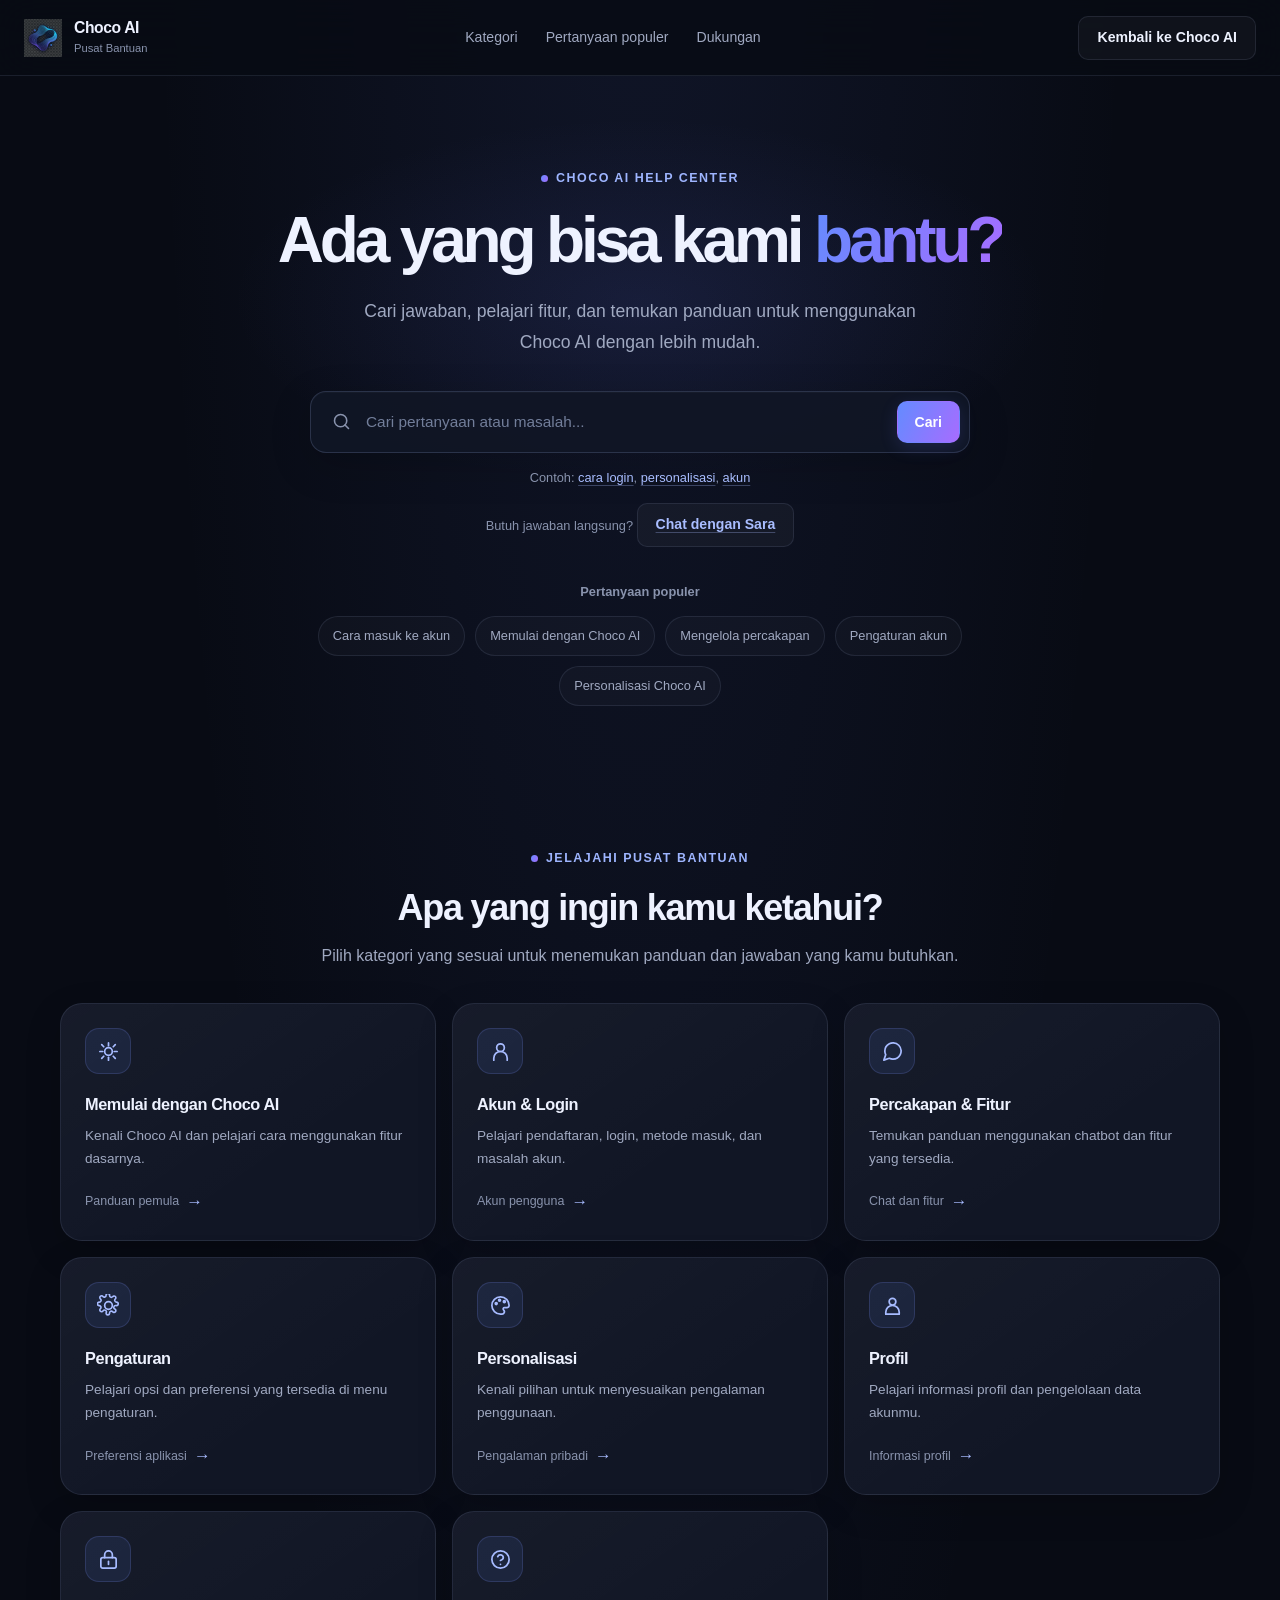
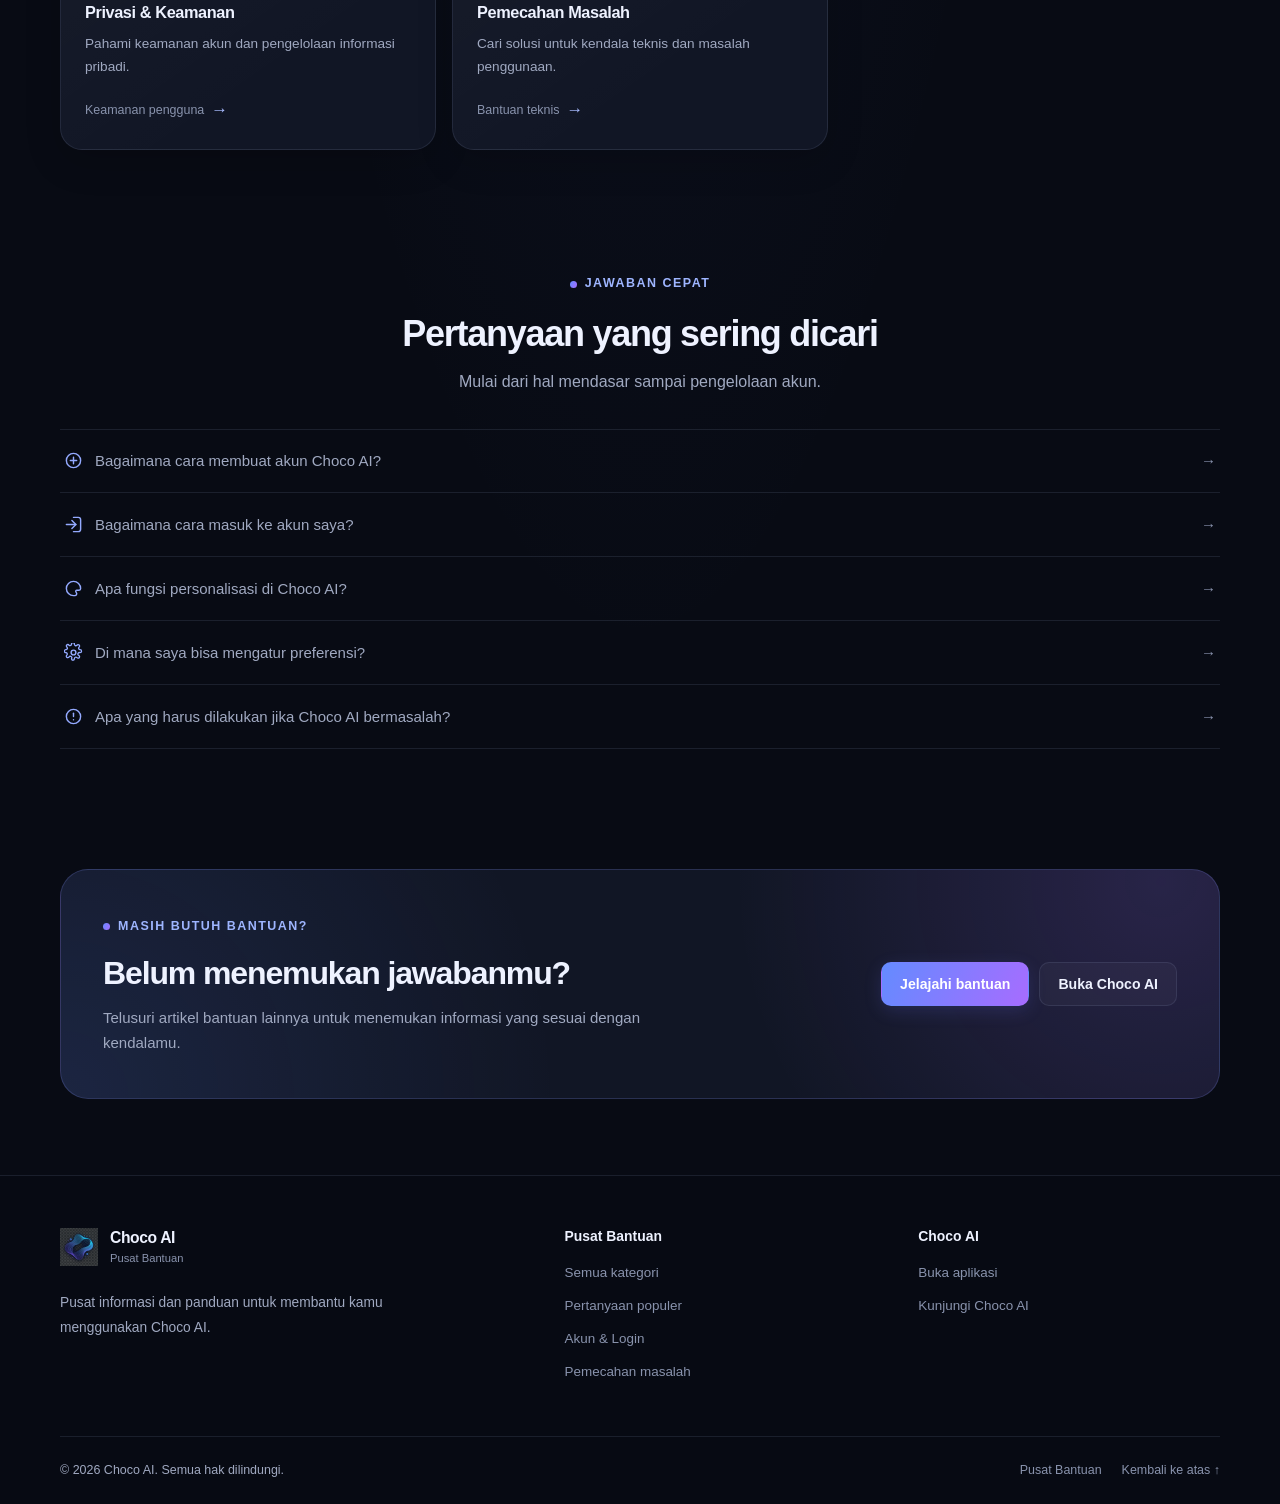
==== commit f7a4225f: "Add homepage entry point to Sara help center bot" ====
--- a/choco-ai-help-center/index.html
+++ b/choco-ai-help-center/index.html
@@ -110,6 +110,11 @@
             <a href="search.html?q=login">cara login</a>,
             <a href="search.html?q=personalisasi">personalisasi</a>,
             <a href="search.html?q=akun">akun</a>
+          </p>
+
+          <p class="search-hint">
+            Butuh jawaban langsung?
+            <a class="button button--secondary" href="bot.html">Chat dengan Sara</a>
           </p>
 
           <!-- Pertanyaan populer -->
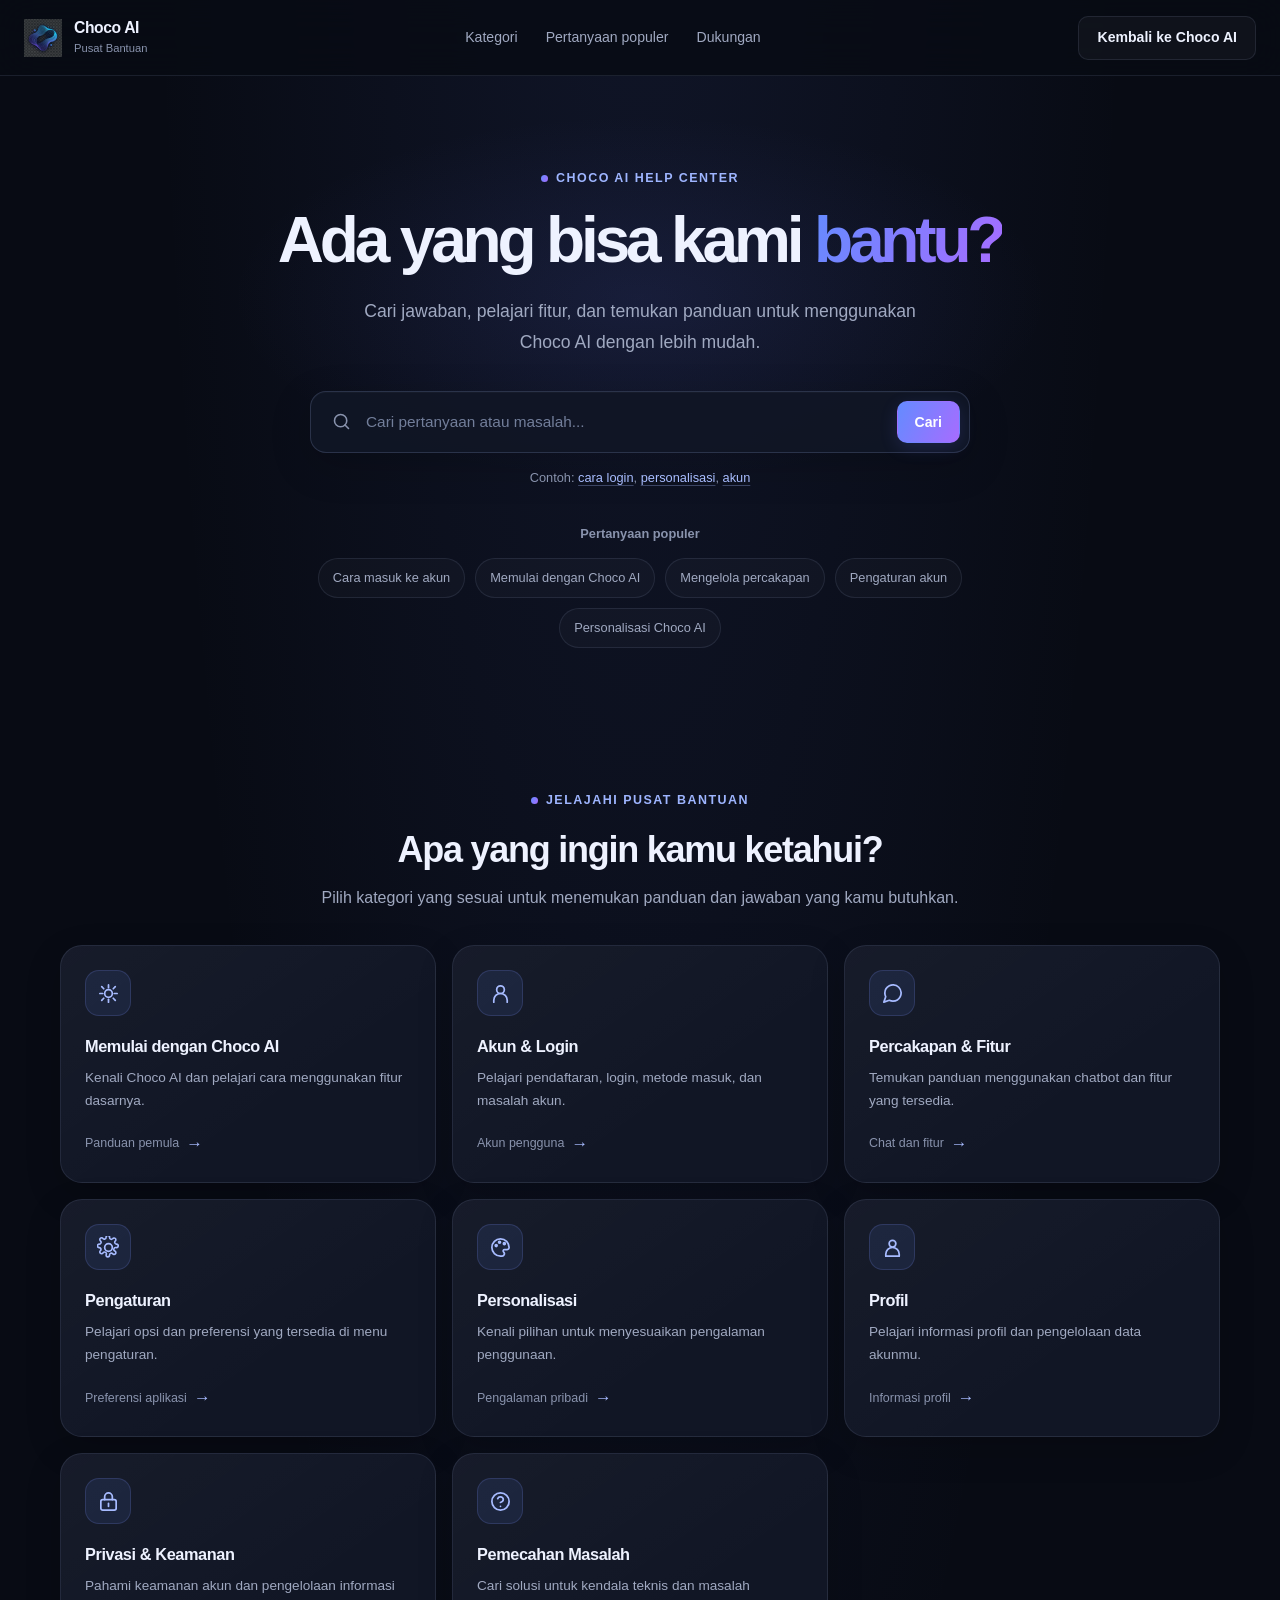
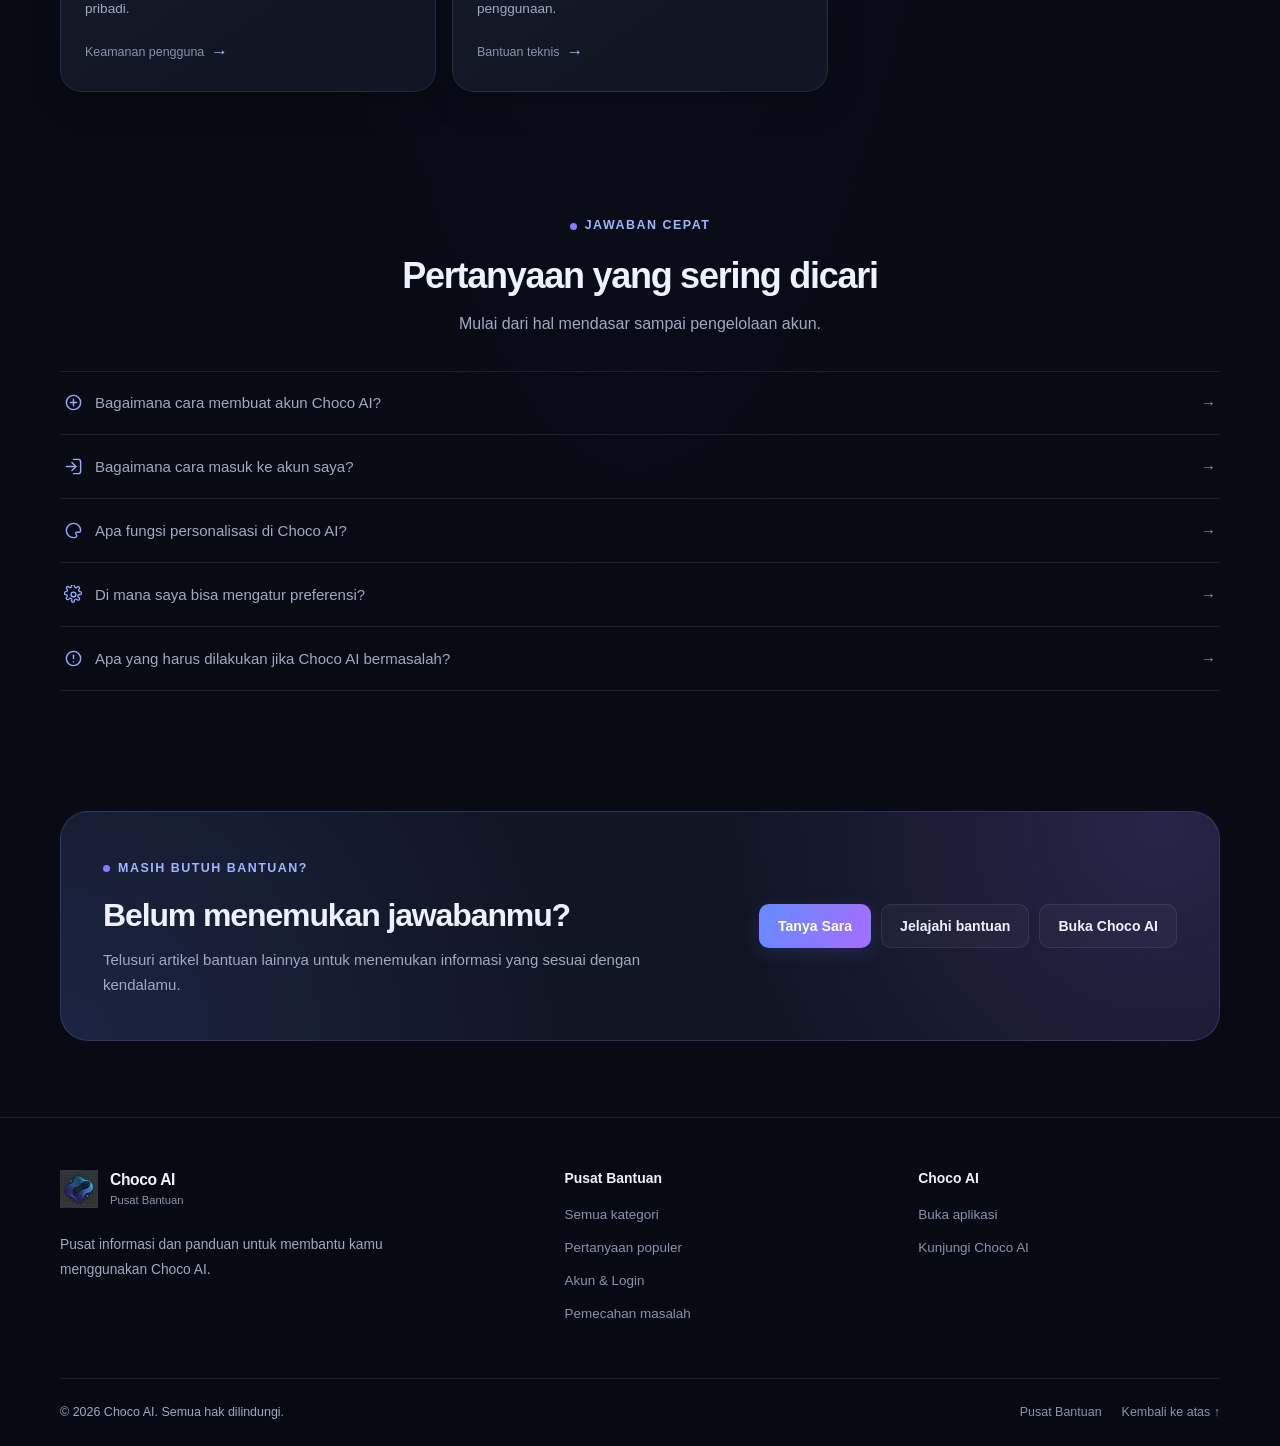
==== commit e524535a: "Place Sara entry in the support section instead of the search area" ====
--- a/choco-ai-help-center/index.html
+++ b/choco-ai-help-center/index.html
@@ -110,14 +110,7 @@
             <a href="search.html?q=login">cara login</a>,
             <a href="search.html?q=personalisasi">personalisasi</a>,
             <a href="search.html?q=akun">akun</a>
-          </p>
-
-          <p class="search-hint">
-            Butuh jawaban langsung?
-            <a class="button button--secondary" href="bot.html">Chat dengan Sara</a>
-          </p>
-
-          <!-- Pertanyaan populer -->
+          </p><!-- Pertanyaan populer -->
           <div class="popular-questions" id="pertanyaan-populer">
             <p class="popular-label">Pertanyaan populer</p>
 
@@ -404,14 +397,18 @@
             </p>
           </div>
 
-          <div class="support-actions">
-            <a class="button button--primary" href="search.html?q=">
-              Jelajahi bantuan
-            </a>
-
-            <a class="button button--secondary" href="https://choco-ai.netlify.app/">
-              Buka Choco AI
-            </a>
+          <div class="support-actions">
+            <a class="button button--primary" href="bot.html">
+              Tanya Sara
+            </a>
+
+            <a class="button button--secondary" href="search.html?q=">
+              Jelajahi bantuan
+            </a>
+
+            <a class="button button--secondary" href="https://choco-ai.netlify.app/">
+              Buka Choco AI
+            </a>
           </div>
         </div>
       </div>
